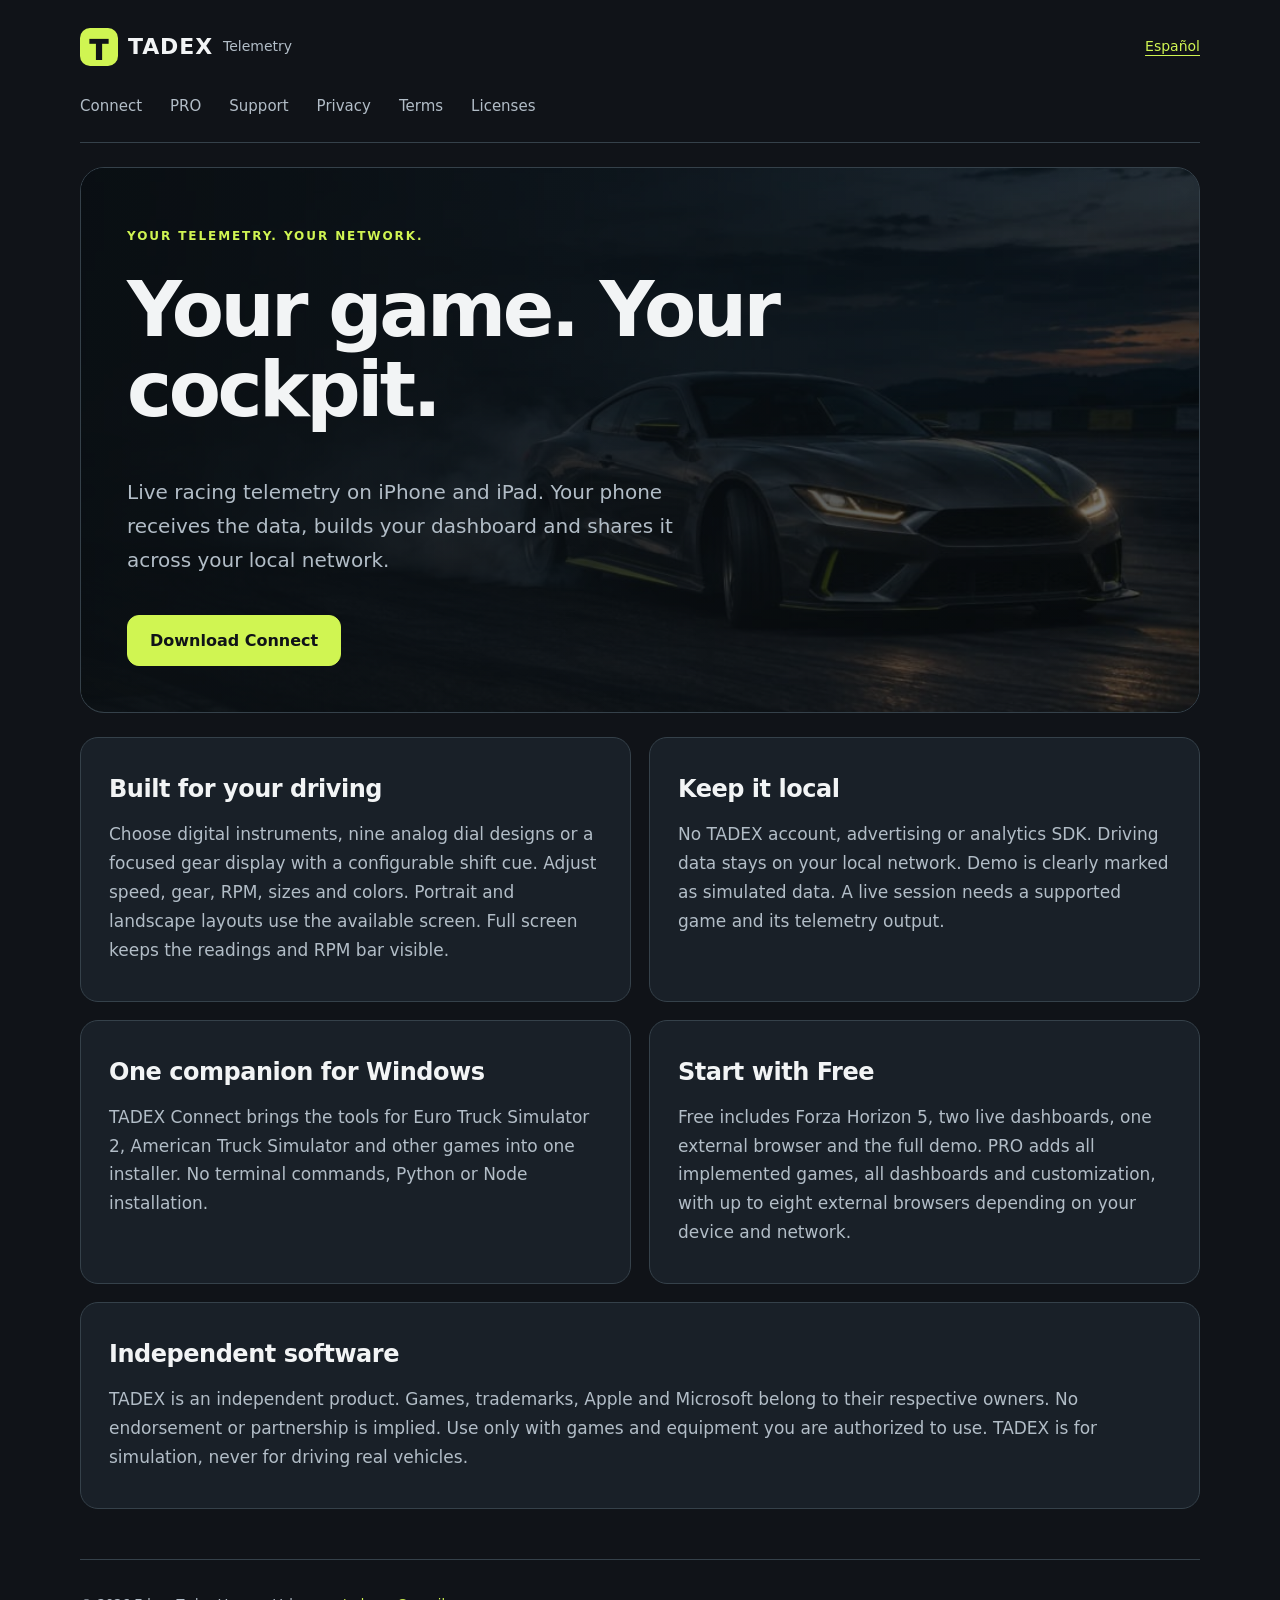
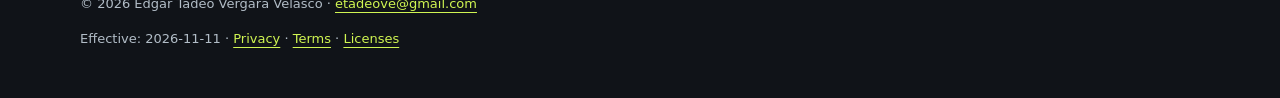
==== index.html @ eea35e01 "Publish TADEX public pages and Connect 0.1.1 download" ====
<!doctype html>
<html lang="en"><head><meta charset="utf-8"><meta name="viewport" content="width=device-width, initial-scale=1"><title>Your game. Your cockpit. · TADEX Telemetry</title><meta name="description" content="Live racing telemetry on iPhone and iPad. Your phone receives the data, builds your dashboard and shares it across your local network."><link rel="canonical" href="https://edgartv1.github.io/tadex-telemetry/"><link rel="alternate" hreflang="en" href="https://edgartv1.github.io/tadex-telemetry/"><link rel="alternate" hreflang="es" href="https://edgartv1.github.io/tadex-telemetry/es/"><link rel="alternate" hreflang="x-default" href="https://edgartv1.github.io/tadex-telemetry/"><meta property="og:title" content="Your game. Your cockpit. · TADEX"><meta property="og:description" content="Live racing telemetry on iPhone and iPad. Your phone receives the data, builds your dashboard and shares it across your local network."><meta property="og:url" content="https://edgartv1.github.io/tadex-telemetry/"><meta property="og:image" content="https://edgartv1.github.io/tadex-telemetry/assets/drift.jpg"><meta property="og:type" content="website"><meta name="theme-color" content="#101318"><link rel="icon" href="https://edgartv1.github.io/tadex-telemetry/assets/icon.png"><link rel="stylesheet" href="https://edgartv1.github.io/tadex-telemetry/assets/site.css"><script type="application/ld+json">{"@context": "https://schema.org", "@type": "SoftwareApplication", "name": "TADEX Telemetry", "url": "https://edgartv1.github.io/tadex-telemetry/", "description": "Live racing telemetry on iPhone and iPad. Your phone receives the data, builds your dashboard and shares it across your local network.", "applicationCategory": "UtilitiesApplication", "operatingSystem": "iOS, iPadOS"}</script></head>
<body><a class="skip" href="#main">Skip to content</a><header><a class="brand" href="https://edgartv1.github.io/tadex-telemetry/"><span class="mark" aria-hidden="true">T</span>TADEX <span>Telemetry</span></a><a class="language" href="https://edgartv1.github.io/tadex-telemetry/es/" lang="es">Español</a></header><nav aria-label="Main"><a href="https://edgartv1.github.io/tadex-telemetry/connect/">Connect</a><a href="https://edgartv1.github.io/tadex-telemetry/pro/">PRO</a><a href="https://edgartv1.github.io/tadex-telemetry/support/">Support</a><a href="https://edgartv1.github.io/tadex-telemetry/privacy/">Privacy</a><a href="https://edgartv1.github.io/tadex-telemetry/terms/">Terms</a><a href="https://edgartv1.github.io/tadex-telemetry/licenses/">Licenses</a></nav><main id="main"><div class="hero cover"><p class="eyebrow">YOUR TELEMETRY. YOUR NETWORK.</p><h1>Your game. Your cockpit.</h1><p class="intro">Live racing telemetry on iPhone and iPad. Your phone receives the data, builds your dashboard and shares it across your local network.</p><div class="actions"><a class="button" href="https://edgartv1.github.io/tadex-telemetry/connect/">Download Connect</a></div></div><article class="cards"><section><h2>Built for your driving</h2><p>Choose digital instruments, nine analog dial designs or a focused gear display with a configurable shift cue. Adjust speed, gear, RPM, sizes and colors. Portrait and landscape layouts use the available screen. Full screen keeps the readings and RPM bar visible.</p></section><section><h2>Keep it local</h2><p>No TADEX account, advertising or analytics SDK. Driving data stays on your local network. Demo is clearly marked as simulated data. A live session needs a supported game and its telemetry output.</p></section><section><h2>One companion for Windows</h2><p>TADEX Connect brings the tools for Euro Truck Simulator 2, American Truck Simulator and other games into one installer. No terminal commands, Python or Node installation.</p></section><section><h2>Start with Free</h2><p>Free includes Forza Horizon 5, two live dashboards, one external browser and the full demo. PRO adds all implemented games, all dashboards and customization, with up to eight external browsers depending on your device and network.</p></section><section><h2>Independent software</h2><p>TADEX is an independent product. Games, trademarks, Apple and Microsoft belong to their respective owners. No endorsement or partnership is implied. Use only with games and equipment you are authorized to use. TADEX is for simulation, never for driving real vehicles.</p></section></article></main><footer><p>© 2026 Edgar Tadeo Vergara Velasco · <a href="mailto:etadeove@gmail.com">etadeove@gmail.com</a></p><p>Effective: <time datetime="2026-11-11">2026-11-11</time> · <a href="https://edgartv1.github.io/tadex-telemetry/privacy/">Privacy</a> · <a href="https://edgartv1.github.io/tadex-telemetry/terms/">Terms</a> · <a href="https://edgartv1.github.io/tadex-telemetry/licenses/">Licenses</a></p></footer></body></html>
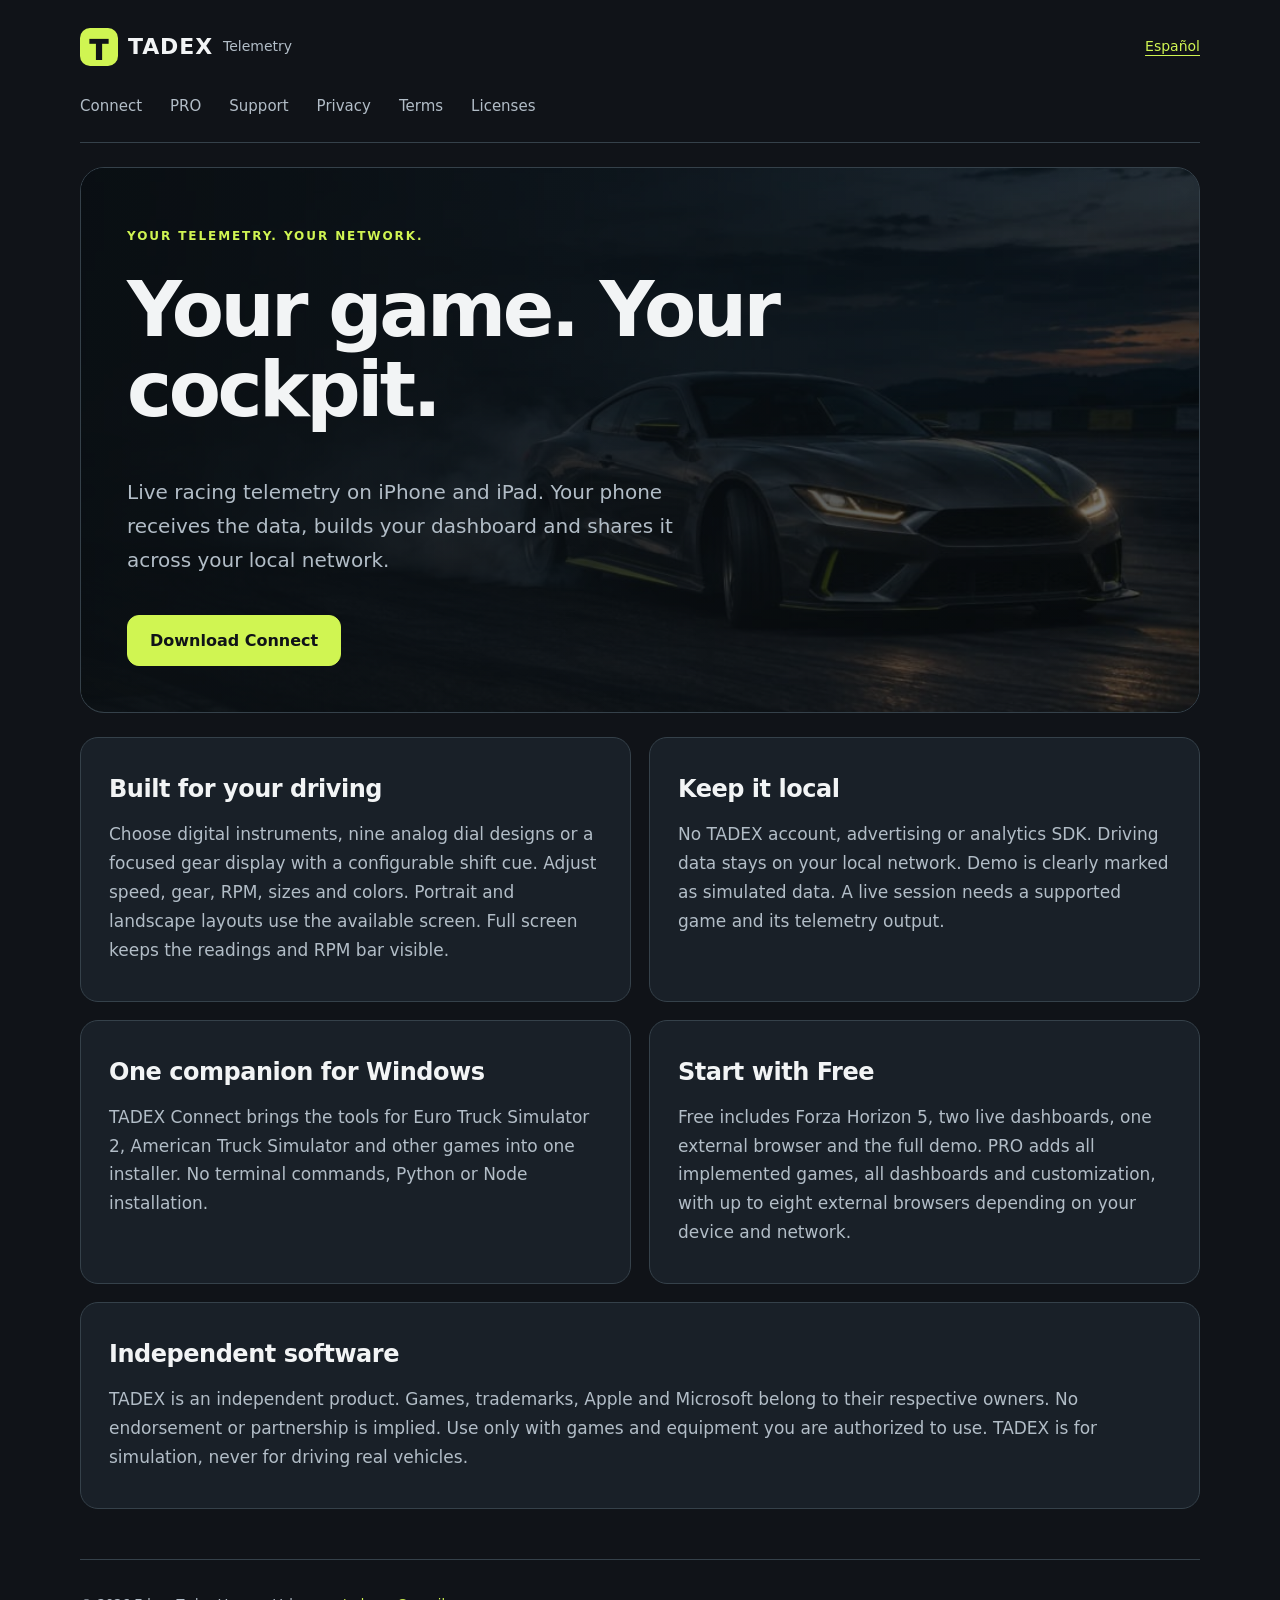
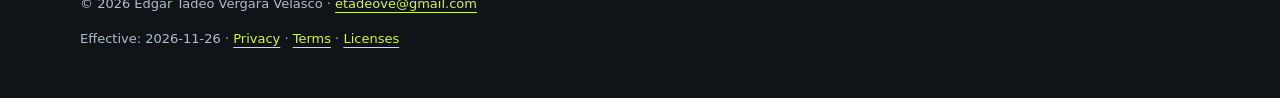
==== commit 52e8b1a8: "Publish TADEX public pages and Connect 0.2.0 download" ====
--- a/index.html
+++ b/index.html
@@ -1,3 +1,3 @@
 <!doctype html>
 <html lang="en"><head><meta charset="utf-8"><meta name="viewport" content="width=device-width, initial-scale=1"><title>Your game. Your cockpit. · TADEX Telemetry</title><meta name="description" content="Live racing telemetry on iPhone and iPad. Your phone receives the data, builds your dashboard and shares it across your local network."><link rel="canonical" href="https://edgartv1.github.io/tadex-telemetry/"><link rel="alternate" hreflang="en" href="https://edgartv1.github.io/tadex-telemetry/"><link rel="alternate" hreflang="es" href="https://edgartv1.github.io/tadex-telemetry/es/"><link rel="alternate" hreflang="x-default" href="https://edgartv1.github.io/tadex-telemetry/"><meta property="og:title" content="Your game. Your cockpit. · TADEX"><meta property="og:description" content="Live racing telemetry on iPhone and iPad. Your phone receives the data, builds your dashboard and shares it across your local network."><meta property="og:url" content="https://edgartv1.github.io/tadex-telemetry/"><meta property="og:image" content="https://edgartv1.github.io/tadex-telemetry/assets/drift.jpg"><meta property="og:type" content="website"><meta name="theme-color" content="#101318"><link rel="icon" href="https://edgartv1.github.io/tadex-telemetry/assets/icon.png"><link rel="stylesheet" href="https://edgartv1.github.io/tadex-telemetry/assets/site.css"><script type="application/ld+json">{"@context": "https://schema.org", "@type": "SoftwareApplication", "name": "TADEX Telemetry", "url": "https://edgartv1.github.io/tadex-telemetry/", "description": "Live racing telemetry on iPhone and iPad. Your phone receives the data, builds your dashboard and shares it across your local network.", "applicationCategory": "UtilitiesApplication", "operatingSystem": "iOS, iPadOS"}</script></head>
-<body><a class="skip" href="#main">Skip to content</a><header><a class="brand" href="https://edgartv1.github.io/tadex-telemetry/"><span class="mark" aria-hidden="true">T</span>TADEX <span>Telemetry</span></a><a class="language" href="https://edgartv1.github.io/tadex-telemetry/es/" lang="es">Español</a></header><nav aria-label="Main"><a href="https://edgartv1.github.io/tadex-telemetry/connect/">Connect</a><a href="https://edgartv1.github.io/tadex-telemetry/pro/">PRO</a><a href="https://edgartv1.github.io/tadex-telemetry/support/">Support</a><a href="https://edgartv1.github.io/tadex-telemetry/privacy/">Privacy</a><a href="https://edgartv1.github.io/tadex-telemetry/terms/">Terms</a><a href="https://edgartv1.github.io/tadex-telemetry/licenses/">Licenses</a></nav><main id="main"><div class="hero cover"><p class="eyebrow">YOUR TELEMETRY. YOUR NETWORK.</p><h1>Your game. Your cockpit.</h1><p class="intro">Live racing telemetry on iPhone and iPad. Your phone receives the data, builds your dashboard and shares it across your local network.</p><div class="actions"><a class="button" href="https://edgartv1.github.io/tadex-telemetry/connect/">Download Connect</a></div></div><article class="cards"><section><h2>Built for your driving</h2><p>Choose digital instruments, nine analog dial designs or a focused gear display with a configurable shift cue. Adjust speed, gear, RPM, sizes and colors. Portrait and landscape layouts use the available screen. Full screen keeps the readings and RPM bar visible.</p></section><section><h2>Keep it local</h2><p>No TADEX account, advertising or analytics SDK. Driving data stays on your local network. Demo is clearly marked as simulated data. A live session needs a supported game and its telemetry output.</p></section><section><h2>One companion for Windows</h2><p>TADEX Connect brings the tools for Euro Truck Simulator 2, American Truck Simulator and other games into one installer. No terminal commands, Python or Node installation.</p></section><section><h2>Start with Free</h2><p>Free includes Forza Horizon 5, two live dashboards, one external browser and the full demo. PRO adds all implemented games, all dashboards and customization, with up to eight external browsers depending on your device and network.</p></section><section><h2>Independent software</h2><p>TADEX is an independent product. Games, trademarks, Apple and Microsoft belong to their respective owners. No endorsement or partnership is implied. Use only with games and equipment you are authorized to use. TADEX is for simulation, never for driving real vehicles.</p></section></article></main><footer><p>© 2026 Edgar Tadeo Vergara Velasco · <a href="mailto:etadeove@gmail.com">etadeove@gmail.com</a></p><p>Effective: <time datetime="2026-11-11">2026-11-11</time> · <a href="https://edgartv1.github.io/tadex-telemetry/privacy/">Privacy</a> · <a href="https://edgartv1.github.io/tadex-telemetry/terms/">Terms</a> · <a href="https://edgartv1.github.io/tadex-telemetry/licenses/">Licenses</a></p></footer></body></html>+<body><a class="skip" href="#main">Skip to content</a><header><a class="brand" href="https://edgartv1.github.io/tadex-telemetry/"><span class="mark" aria-hidden="true">T</span>TADEX <span>Telemetry</span></a><a class="language" href="https://edgartv1.github.io/tadex-telemetry/es/" lang="es">Español</a></header><nav aria-label="Main"><a href="https://edgartv1.github.io/tadex-telemetry/connect/">Connect</a><a href="https://edgartv1.github.io/tadex-telemetry/pro/">PRO</a><a href="https://edgartv1.github.io/tadex-telemetry/support/">Support</a><a href="https://edgartv1.github.io/tadex-telemetry/privacy/">Privacy</a><a href="https://edgartv1.github.io/tadex-telemetry/terms/">Terms</a><a href="https://edgartv1.github.io/tadex-telemetry/licenses/">Licenses</a></nav><main id="main"><div class="hero cover"><p class="eyebrow">YOUR TELEMETRY. YOUR NETWORK.</p><h1>Your game. Your cockpit.</h1><p class="intro">Live racing telemetry on iPhone and iPad. Your phone receives the data, builds your dashboard and shares it across your local network.</p><div class="actions"><a class="button" href="https://edgartv1.github.io/tadex-telemetry/connect/">Download Connect</a></div></div><article class="cards"><section><h2>Built for your driving</h2><p>Choose digital instruments, nine analog dial designs or a focused gear display with a configurable shift cue. Adjust speed, gear, RPM, sizes and colors. Portrait and landscape layouts use the available screen. Full screen keeps the readings and RPM bar visible.</p></section><section><h2>Keep it local</h2><p>No TADEX account, advertising or analytics SDK. Driving data stays on your local network. Demo is clearly marked as simulated data. A live session needs a supported game and its telemetry output.</p></section><section><h2>One companion for Windows</h2><p>TADEX Connect brings the tools for Euro Truck Simulator 2, American Truck Simulator and other games into one installer. No terminal commands, Python or Node installation.</p></section><section><h2>Start with Free</h2><p>Free includes Forza Horizon 5, two live dashboards, one external browser and the full demo. PRO adds all implemented games, all dashboards and customization, with up to eight external browsers depending on your device and network.</p></section><section><h2>Independent software</h2><p>TADEX is an independent product. Games, trademarks, Apple and Microsoft belong to their respective owners. No endorsement or partnership is implied. Use only with games and equipment you are authorized to use. TADEX is for simulation, never for driving real vehicles.</p></section></article></main><footer><p>© 2026 Edgar Tadeo Vergara Velasco · <a href="mailto:etadeove@gmail.com">etadeove@gmail.com</a></p><p>Effective: <time datetime="2026-11-26">2026-11-26</time> · <a href="https://edgartv1.github.io/tadex-telemetry/privacy/">Privacy</a> · <a href="https://edgartv1.github.io/tadex-telemetry/terms/">Terms</a> · <a href="https://edgartv1.github.io/tadex-telemetry/licenses/">Licenses</a></p></footer></body></html>
